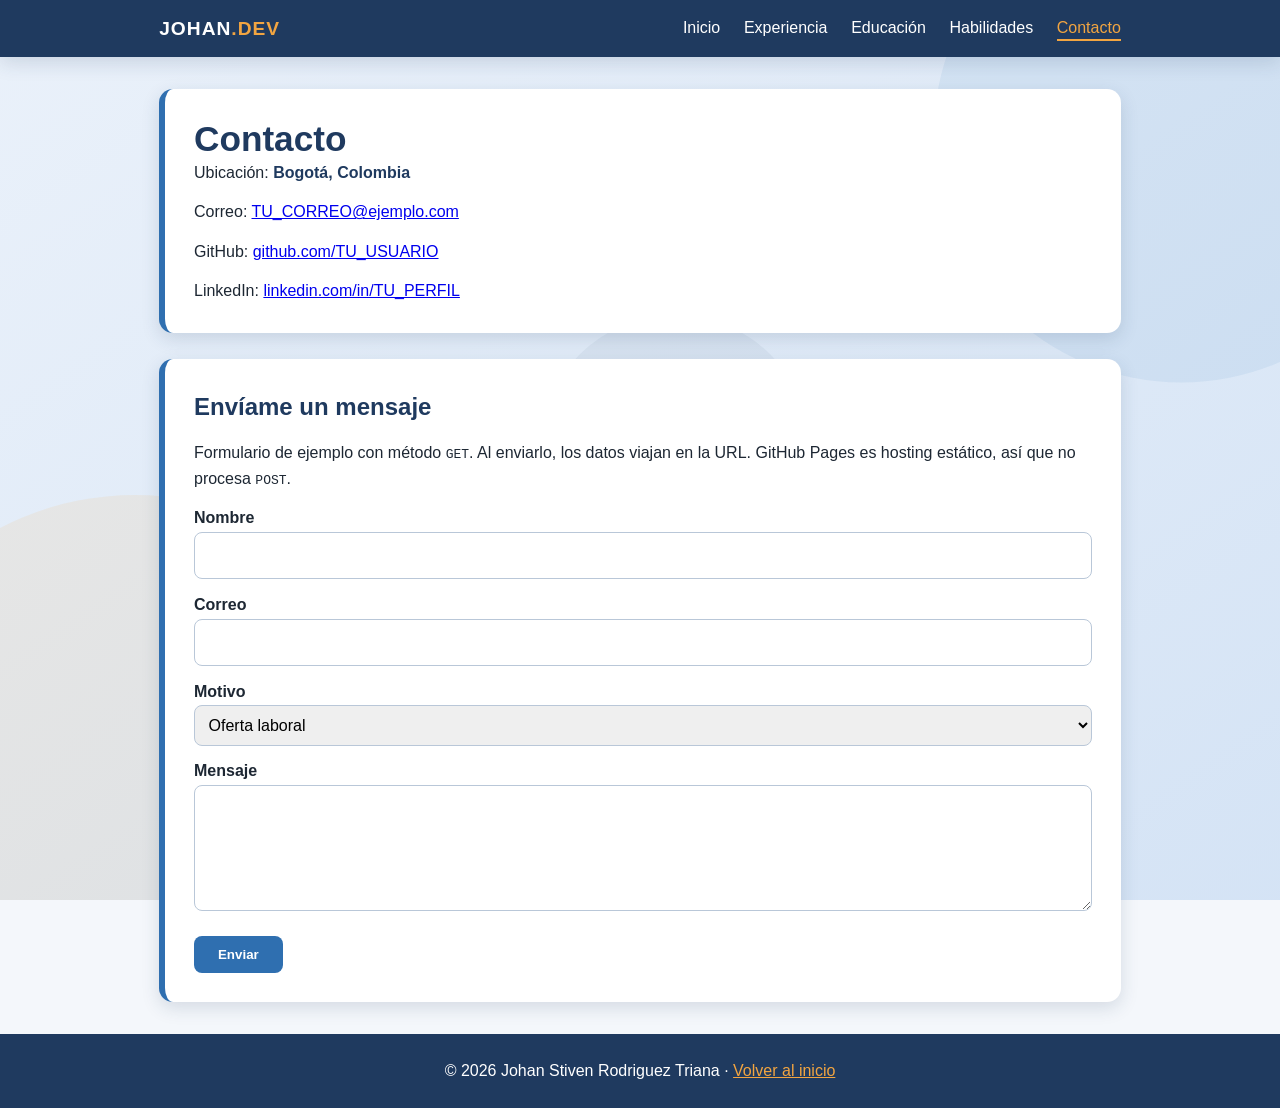
==== contacto.html @ 8bcc0380 "Sitio de hoja de vida" ====
<!DOCTYPE html>
<html lang="es">
<head>
  <meta charset="UTF-8">
  <meta name="viewport" content="width=device-width, initial-scale=1.0">
  <title>Contacto | Johan Rodriguez</title>
  <link rel="stylesheet" href="css/styles.css">
</head>
<body>
  <header>
    <div class="barra">
      <div class="logo">JOHAN<span>.DEV</span></div>
      <nav>
        <a href="index.html">Inicio</a>
        <a href="experiencia.html">Experiencia</a>
        <a href="educacion.html">Educación</a>
        <a href="habilidades.html">Habilidades</a>
        <a href="contacto.html" class="activo">Contacto</a>
      </nav>
    </div>
  </header>

  <main>
    <section class="tarjeta">
      <h1>Contacto</h1>
      <p>Ubicación: <strong>Bogotá, Colombia</strong></p>
      <p>Correo: <a href="mailto:TU_CORREO@ejemplo.com">TU_CORREO@ejemplo.com</a></p>
      <p>GitHub: <a href="https://github.com/TU_USUARIO" target="_blank" rel="noopener">github.com/TU_USUARIO</a></p>
      <p>LinkedIn: <a href="https://www.linkedin.com/in/TU_PERFIL" target="_blank" rel="noopener">linkedin.com/in/TU_PERFIL</a></p>
    </section>

    <section class="tarjeta">
      <h2>Envíame un mensaje</h2>
      <p>
        Formulario de ejemplo con método <code>GET</code>. Al enviarlo, los datos viajan en la URL.
        GitHub Pages es hosting estático, así que no procesa <code>POST</code>.
      </p>
      <form action="contacto.html" method="get">
        <label for="nombre">Nombre</label>
        <input type="text" id="nombre" name="nombre" required>

        <label for="correo">Correo</label>
        <input type="email" id="correo" name="correo" required>

        <label for="motivo">Motivo</label>
        <select id="motivo" name="motivo">
          <option>Oferta laboral</option>
          <option>Proyecto freelance</option>
          <option>Otro</option>
        </select>

        <label for="mensaje">Mensaje</label>
        <textarea id="mensaje" name="mensaje" rows="4"></textarea>

        <button class="boton" type="submit">Enviar</button>
      </form>
    </section>
  </main>

  <footer>
    <p>&copy; 2026 Johan Stiven Rodriguez Triana · <a href="index.html">Volver al inicio</a></p>
  </footer>
</body>
</html>
---- css/styles.css ----
/* ===== Variables ===== */
:root {
  --azul: #1f3a5f;
  --azul-claro: #2f6fb0;
  --acento: #f2a541;
  --fondo: #f4f7fb;
  --texto: #1d2733;
  --blanco: #ffffff;
  --sombra: 0 6px 18px rgba(31, 58, 95, 0.15);
}

* { box-sizing: border-box; margin: 0; padding: 0; }

body {
  font-family: "Segoe UI", Roboto, Arial, sans-serif;
  color: var(--texto);
  line-height: 1.65;
  background-color: var(--fondo);
  background-image: url("../img/fondo.svg");
  background-size: cover;
  background-attachment: fixed;
}

/* ===== Cabecera y navegación ===== */
header {
  background: var(--azul);
  color: var(--blanco);
  position: sticky;
  top: 0;
  z-index: 10;
  box-shadow: var(--sombra);
}
.barra {
  max-width: 1000px;
  margin: auto;
  display: flex;
  justify-content: space-between;
  align-items: center;
  flex-wrap: wrap;
  padding: 0.8rem 1.2rem;
}
.logo { font-weight: 700; font-size: 1.2rem; letter-spacing: 1px; }
.logo span { color: var(--acento); }
nav a {
  color: var(--blanco);
  text-decoration: none;
  margin-left: 1.2rem;
  padding-bottom: 3px;
  border-bottom: 2px solid transparent;
  transition: border-color 0.25s, color 0.25s;
}
nav a:hover, nav a.activo { border-color: var(--acento); color: var(--acento); }

/* ===== Contenedores ===== */
main { max-width: 1000px; margin: 2rem auto; padding: 0 1.2rem; }

.tarjeta {
  background: var(--blanco);
  border-radius: 14px;
  padding: 1.8rem;
  margin-bottom: 1.6rem;
  box-shadow: var(--sombra);
  border-left: 6px solid var(--azul-claro);
}
h1 { color: var(--azul); font-size: 2.2rem; line-height: 1.2; }
h2 { color: var(--azul); margin-bottom: 0.8rem; }
h3 { color: var(--azul-claro); margin-bottom: 0.3rem; }
p + p { margin-top: 0.8rem; }

/* ===== Portada ===== */
.portada {
  display: flex;
  gap: 2rem;
  align-items: center;
  flex-wrap: wrap;
}
.portada img.foto {
  width: 190px;
  height: 190px;
  border-radius: 50%;
  border: 5px solid var(--acento);
  box-shadow: var(--sombra);
  object-fit: cover;
}
.portada .texto { flex: 1; min-width: 260px; }
.rol { font-size: 1.2rem; color: var(--azul-claro); font-weight: 600; margin: 0.3rem 0 0.8rem; }

/* Énfasis de texto */
strong { color: var(--azul); }
em { color: #8a4b00; }
mark { background: #ffe6b3; padding: 0 4px; border-radius: 3px; }
.etiqueta {
  display: inline-block;
  background: var(--azul-claro);
  color: var(--blanco);
  padding: 2px 12px;
  border-radius: 20px;
  font-size: 0.85rem;
  margin: 0 4px 6px 0;
}

/* ===== Rejilla de datos ===== */
.rejilla {
  display: grid;
  grid-template-columns: repeat(auto-fit, minmax(210px, 1fr));
  gap: 1rem;
}
.dato {
  background: var(--fondo);
  border-radius: 10px;
  padding: 1rem;
  text-align: center;
  transition: transform 0.25s;
}
.dato:hover { transform: translateY(-5px); }
.dato .numero { font-size: 2rem; font-weight: 800; color: var(--azul-claro); }

/* ===== Tablas ===== */
table { width: 100%; border-collapse: collapse; margin-top: 0.6rem; }
caption { text-align: left; font-weight: 700; color: var(--azul); margin-bottom: 0.4rem; }
th, td { padding: 0.7rem 0.8rem; border-bottom: 1px solid #dbe4ef; text-align: left; }
thead th { background: var(--azul); color: var(--blanco); }
tbody tr:nth-child(even) { background: #f0f5fb; }
tbody tr:hover { background: #fff3dc; }

/* ===== Línea de tiempo ===== */
.linea { border-left: 3px solid var(--acento); padding-left: 1.2rem; }
.hito { margin-bottom: 1.2rem; position: relative; }
.hito::before {
  content: "";
  position: absolute;
  left: -1.7rem;
  top: 0.45rem;
  width: 14px;
  height: 14px;
  background: var(--acento);
  border-radius: 50%;
}

/* ===== Barras de habilidad ===== */
.barra-hab { background: #dbe4ef; border-radius: 20px; overflow: hidden; margin-bottom: 0.9rem; }
.barra-hab div {
  background: linear-gradient(90deg, var(--azul-claro), var(--acento));
  color: var(--blanco);
  padding: 3px 12px;
  font-size: 0.85rem;
  border-radius: 20px;
}

/* ===== Formulario (método GET/POST) ===== */
form label { display: block; font-weight: 600; margin-top: 0.8rem; }
form input, form textarea, form select {
  width: 100%;
  padding: 0.6rem;
  border: 1px solid #b9c7d8;
  border-radius: 8px;
  font: inherit;
}
form input:focus, form textarea:focus { outline: 2px solid var(--azul-claro); }
.boton {
  display: inline-block;
  margin-top: 1rem;
  background: var(--azul-claro);
  color: var(--blanco);
  border: none;
  padding: 0.7rem 1.5rem;
  border-radius: 8px;
  cursor: pointer;
  text-decoration: none;
  font-weight: 600;
  transition: background 0.25s;
}
.boton:hover { background: var(--azul); }

footer { text-align: center; padding: 1.5rem; background: var(--azul); color: var(--blanco); margin-top: 2rem; }
footer a { color: var(--acento); }

/* ===== Responsive ===== */
@media (max-width: 640px) {
  nav a { margin: 0 0.6rem 0 0; font-size: 0.9rem; }
  h1 { font-size: 1.7rem; }
}
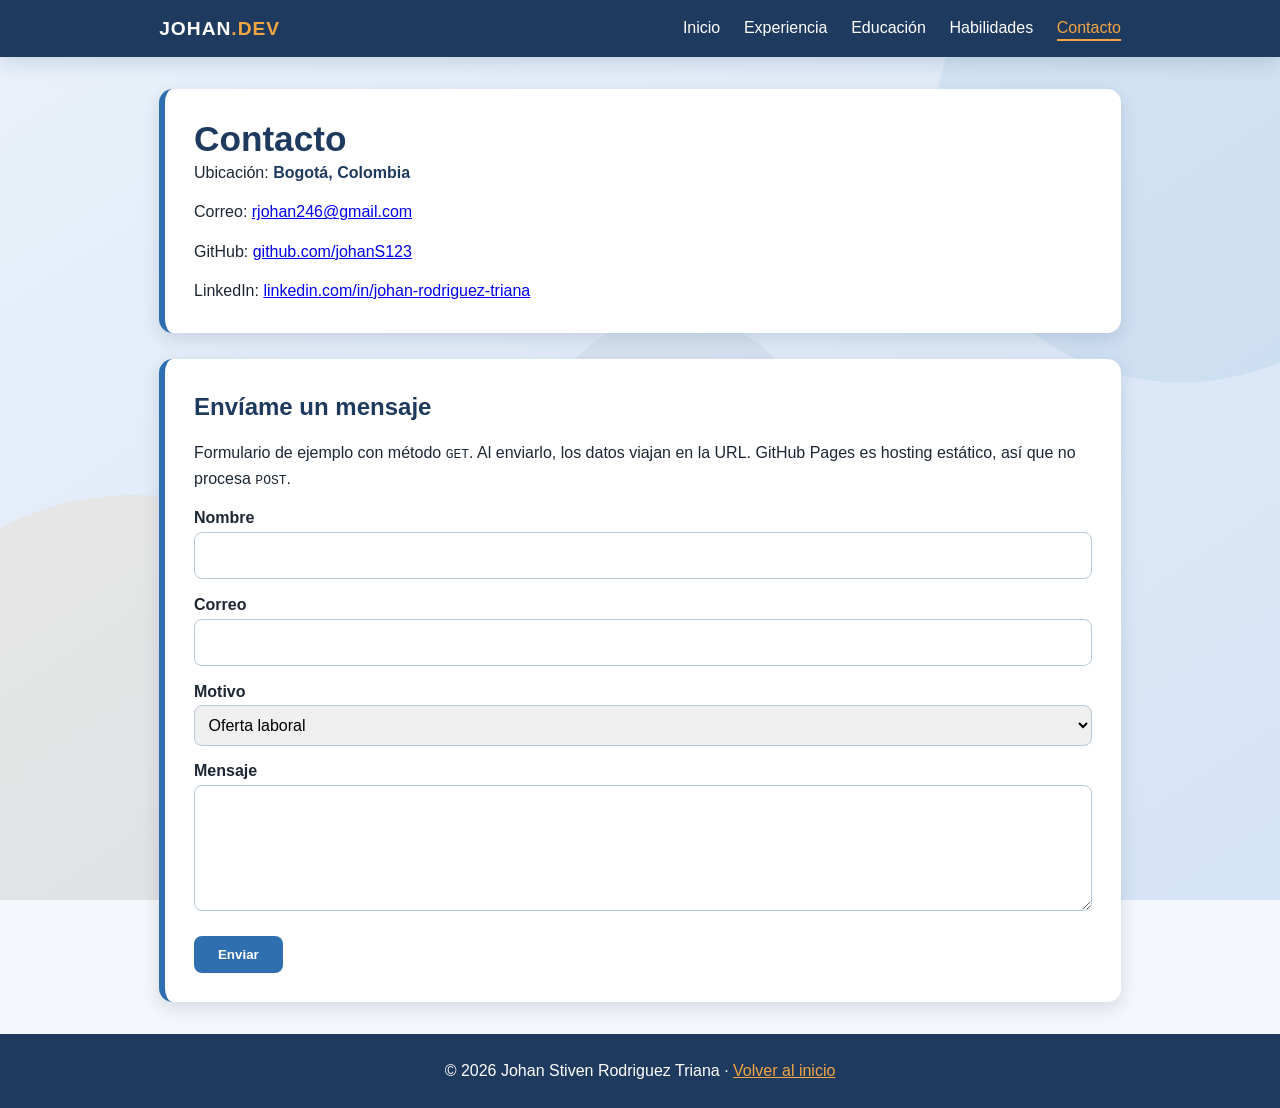
==== commit 2d6cfc13: "Completar datos de contacto y experiencia" ====
--- a/contacto.html
+++ b/contacto.html
@@ -24,9 +24,9 @@
     <section class="tarjeta">
       <h1>Contacto</h1>
       <p>Ubicación: <strong>Bogotá, Colombia</strong></p>
-      <p>Correo: <a href="mailto:TU_CORREO@ejemplo.com">TU_CORREO@ejemplo.com</a></p>
-      <p>GitHub: <a href="https://github.com/TU_USUARIO" target="_blank" rel="noopener">github.com/TU_USUARIO</a></p>
-      <p>LinkedIn: <a href="https://www.linkedin.com/in/TU_PERFIL" target="_blank" rel="noopener">linkedin.com/in/TU_PERFIL</a></p>
+      <p>Correo: <a href="mailto:rjohan246@gmail.com">rjohan246@gmail.com</a></p>
+      <p>GitHub: <a href="https://github.com/johanS123" target="_blank" rel="noopener">github.com/johanS123</a></p>
+      <p>LinkedIn: <a href="https://www.linkedin.com/in/johan-rodriguez-triana/" target="_blank" rel="noopener">linkedin.com/in/johan-rodriguez-triana</a></p>
     </section>
 
     <section class="tarjeta">
